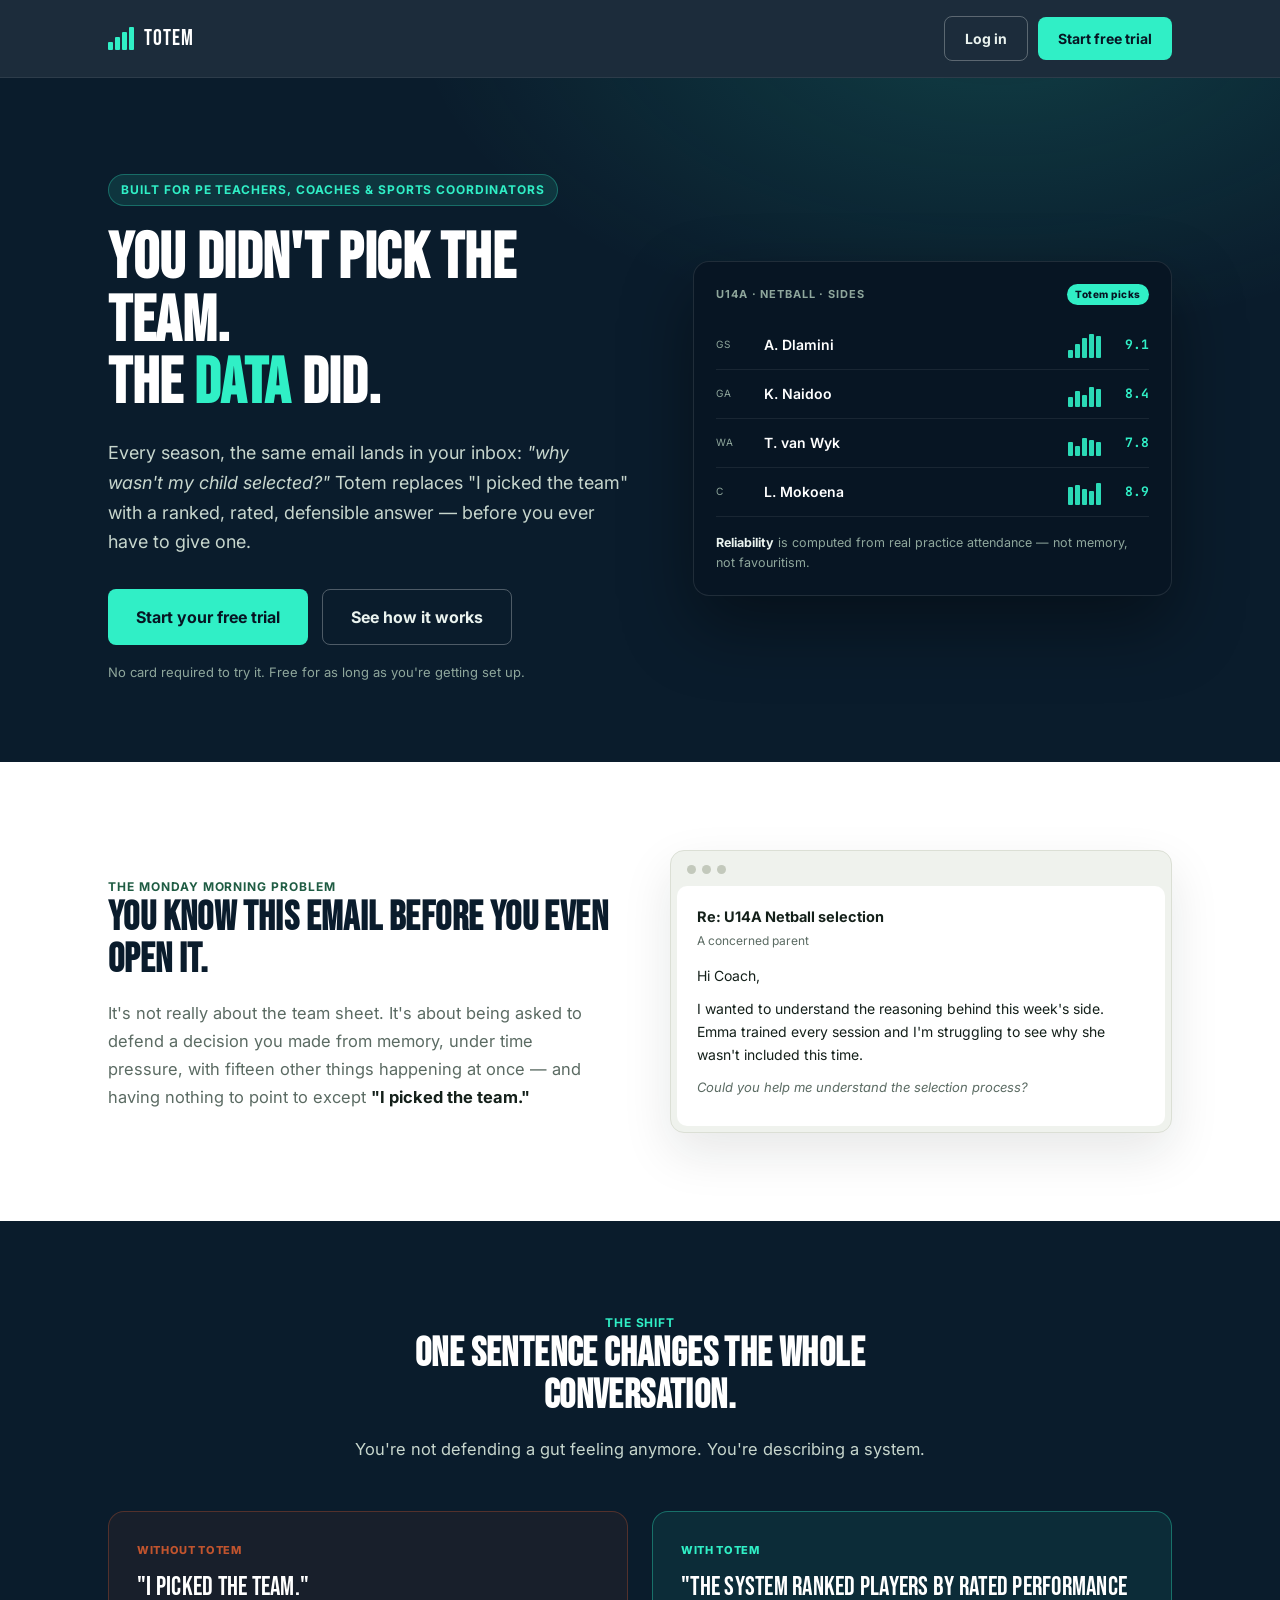
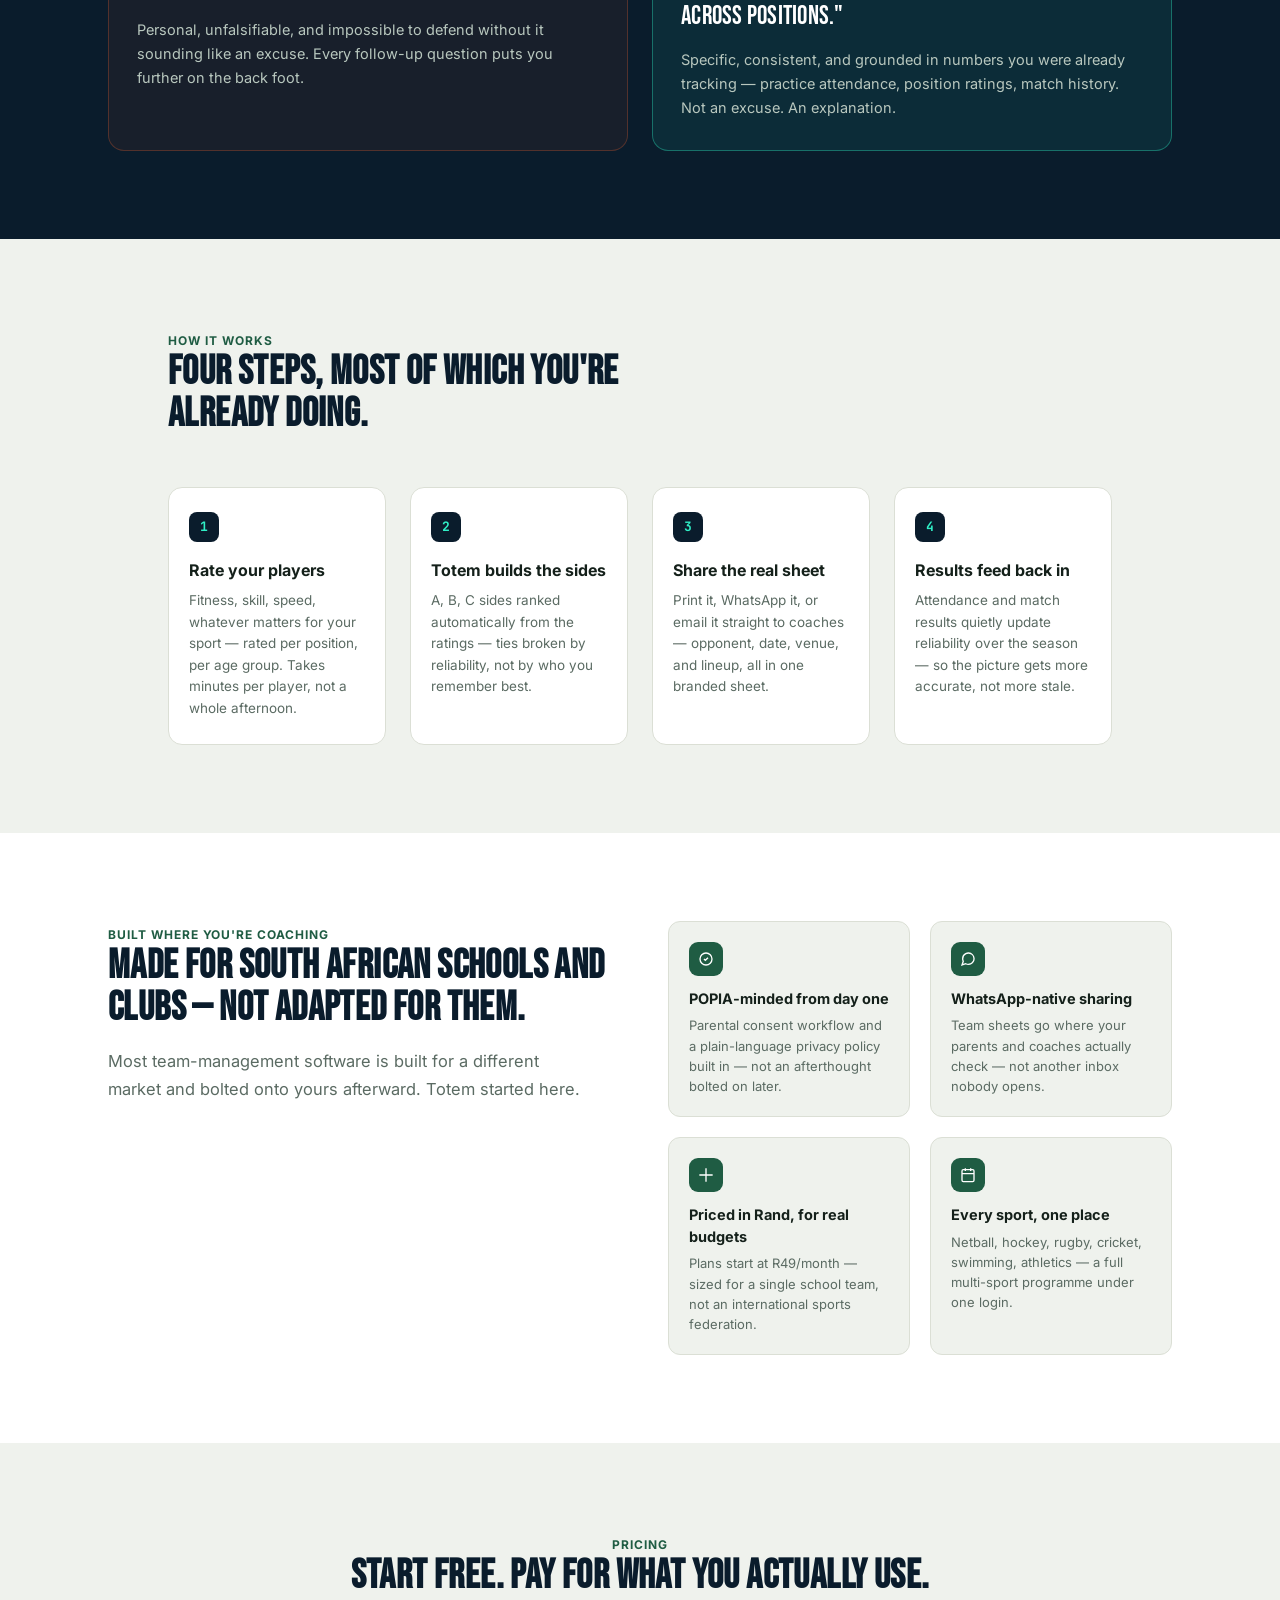
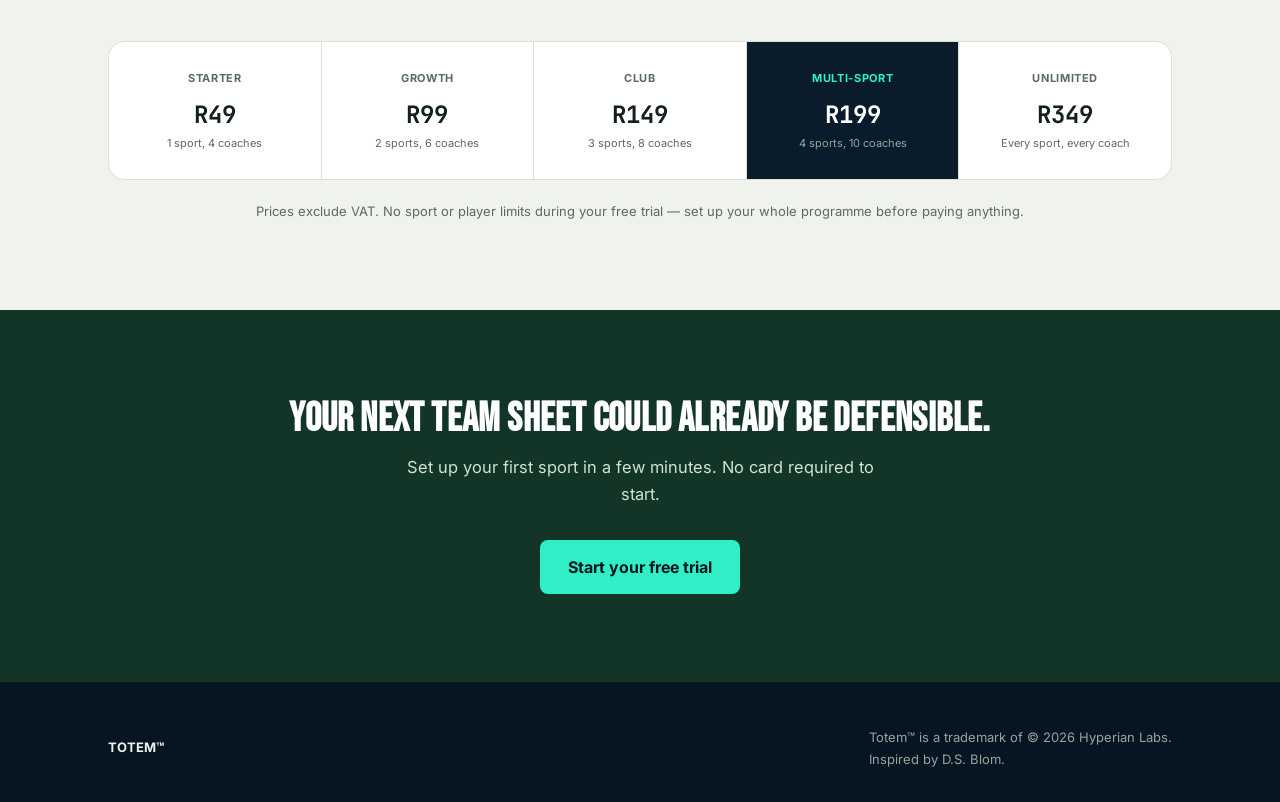
==== landing.html @ 09ba62bd "Add files via upload" ====
<!DOCTYPE html>
<html lang="en">
<head>
<meta charset="UTF-8">
<meta name="viewport" content="width=device-width, initial-scale=1.0">
<title>Totem™ — Team selection you can actually defend</title>
<meta name="description" content="Totem replaces 'I picked the team' with a ranked, rated, defensible answer. Multi-sport team selection and management for schools and clubs, built in South Africa.">
<link rel="icon" type="image/png" sizes="32x32" href="favicon-32.png">
<link rel="preconnect" href="https://fonts.googleapis.com">
<link href="https://fonts.googleapis.com/css2?family=Bebas+Neue&family=Inter:wght@400;500;600;700;800&family=JetBrains+Mono:wght@500;700&display=swap" rel="stylesheet">
<style>
  :root{
    --navy:#0A1C2C;
    --navy-deep:#071523;
    --mint:#30EFC6;
    --pitch:#1F5C43;
    --pitch-deep:#123527;
    --gold:#E3A62F;
    --clay:#C1542E;
    --chalk:#EFF2ED;
    --ink:#14201A;
    --slate:#5B6B63;
    --line:#DBDFD5;
    --panel:#FFFFFF;
  }
  *{box-sizing:border-box; margin:0; padding:0;}
  html{scroll-behavior:smooth;}
  body{
    background:var(--chalk); color:var(--ink); font-family:'Inter',sans-serif;
    -webkit-font-smoothing:antialiased; line-height:1.5;
  }
  .display{font-family:'Bebas Neue',sans-serif; letter-spacing:0.02em;}
  .mono{font-family:'JetBrains Mono',monospace;}
  a{color:inherit;}
  img,svg{display:block; max-width:100%;}
  .wrap{max-width:1120px; margin:0 auto; padding:0 28px;}
  section{padding:88px 0;}
  @media (max-width:700px){ section{padding:56px 0;} .wrap{padding:0 20px;} }

  /* ---------- nav ---------- */
  header.nav{
    position:sticky; top:0; z-index:50; background:rgba(10,28,44,0.92); backdrop-filter:blur(8px);
    border-bottom:1px solid rgba(255,255,255,0.08);
  }
  .nav-row{display:flex; align-items:center; justify-content:space-between; padding:16px 28px; max-width:1120px; margin:0 auto;}
  .nav-brand{display:flex; align-items:center; gap:10px; color:#fff; text-decoration:none;}
  .nav-mark{display:flex; gap:2px; align-items:flex-end;}
  .nav-mark span{width:5px; border-radius:1px; background:var(--mint);}
  .nav-brand .word{font-family:'Bebas Neue',sans-serif; font-size:22px; letter-spacing:0.04em; color:#fff;}
  .nav-actions{display:flex; gap:10px; align-items:center;}
  .btn{
    display:inline-flex; align-items:center; justify-content:center; gap:6px;
    border:none; border-radius:8px; padding:11px 20px; font-weight:700; font-size:14px;
    cursor:pointer; font-family:'Inter',sans-serif; text-decoration:none; transition:transform .1s ease, filter .15s ease, background .15s ease;
  }
  .btn:active{transform:scale(0.97);}
  .btn-mint{background:var(--mint); color:var(--navy-deep);}
  .btn-mint:hover{filter:brightness(1.06);}
  .btn-ghost-light{background:transparent; color:#EAF3EF; border:1px solid rgba(255,255,255,0.28);}
  .btn-ghost-light:hover{background:rgba(255,255,255,0.08);}
  .btn-pitch{background:var(--pitch); color:#fff;}
  .btn-pitch:hover{filter:brightness(1.08);}
  .btn-lg{padding:15px 28px; font-size:16px;}

  /* ---------- hero ---------- */
  .hero{
    background:radial-gradient(ellipse 900px 500px at 78% -10%, rgba(48,239,198,0.16), transparent 65%), var(--navy);
    color:#fff; padding:96px 0 80px; position:relative; overflow:hidden;
  }
  .hero .wrap{display:grid; grid-template-columns:1.05fr 0.95fr; gap:56px; align-items:center;}
  @media (max-width:900px){ .hero .wrap{grid-template-columns:1fr; gap:48px;} .hero{padding:56px 0 48px;} }
  .eyebrow{
    display:inline-block; font-size:12px; font-weight:700; letter-spacing:0.08em; text-transform:uppercase;
    color:var(--mint); background:rgba(48,239,198,0.12); border:1px solid rgba(48,239,198,0.3);
    padding:6px 12px; border-radius:999px; margin-bottom:22px;
  }
  .hero h1{
    font-family:'Bebas Neue',sans-serif; font-size:clamp(38px,5.2vw,64px); line-height:0.98; letter-spacing:0.01em;
    margin-bottom:22px;
  }
  .hero h1 .accent{color:var(--mint);}
  .hero p.lede{font-size:18px; color:#C7D6CD; max-width:520px; margin-bottom:32px; line-height:1.65;}
  .hero-ctas{display:flex; gap:14px; flex-wrap:wrap; margin-bottom:18px;}
  .hero-note{font-size:13px; color:#8FA79C;}

  /* signature visual: rating-justified roster card */
  .proof-card{
    background:var(--navy-deep); border:1px solid rgba(255,255,255,0.1); border-radius:16px;
    padding:22px; box-shadow:0 30px 70px rgba(0,0,0,0.4);
  }
  .proof-card .pc-head{display:flex; justify-content:space-between; align-items:center; margin-bottom:16px;}
  .proof-card .pc-title{font-size:11px; text-transform:uppercase; letter-spacing:0.08em; color:#8FA79C; font-weight:700;}
  .proof-card .pc-tag{font-size:10px; font-weight:800; letter-spacing:0.05em; color:var(--navy-deep); background:var(--mint); padding:3px 8px; border-radius:999px;}
  .roster-row{
    display:flex; align-items:center; gap:14px; padding:11px 0; border-bottom:1px solid rgba(255,255,255,0.07);
  }
  .roster-row:last-child{border-bottom:none;}
  .roster-row .r-name{flex:1; font-weight:600; font-size:14px; color:#fff;}
  .roster-row .r-pos{font-size:10px; color:#8FA79C; text-transform:uppercase; letter-spacing:0.04em; width:34px; flex-shrink:0;}
  .r-blocks{display:flex; gap:2px; align-items:flex-end; height:26px;}
  .r-blocks span{width:5px; border-radius:1px; background:var(--mint); opacity:0.9;}
  .r-score{font-family:'JetBrains Mono',monospace; font-weight:700; color:var(--mint); font-size:13px; width:34px; text-align:right; flex-shrink:0;}
  .proof-caption{margin-top:16px; font-size:12.5px; color:#8FA79C; line-height:1.6;}
  .proof-caption strong{color:#EAF3EF;}

  /* ---------- problem ---------- */
  .problem{background:var(--panel);}
  .problem .wrap{display:grid; grid-template-columns:1fr 1fr; gap:60px; align-items:center;}
  @media (max-width:860px){ .problem .wrap{grid-template-columns:1fr;} }
  .section-eyebrow{font-size:12px; font-weight:700; letter-spacing:0.08em; text-transform:uppercase; color:var(--pitch); margin-bottom:12px;}
  h2{font-family:'Bebas Neue',sans-serif; font-size:clamp(28px,3.4vw,40px); letter-spacing:0.01em; line-height:1.05; margin-bottom:18px; color:var(--navy);}
  .lead-text{font-size:16.5px; color:var(--slate); line-height:1.7; max-width:480px;}
  .lead-text strong{color:var(--ink);}

  .inbox-mock{
    background:var(--chalk); border:1px solid var(--line); border-radius:14px; padding:4px; box-shadow:0 20px 50px rgba(20,32,26,0.1);
  }
  .inbox-mock .im-bar{display:flex; gap:6px; padding:10px 12px;}
  .inbox-mock .im-bar span{width:9px; height:9px; border-radius:50%; background:var(--line-strong,#C3C9BC);}
  .inbox-mail{background:var(--panel); border-radius:10px; padding:20px 20px 18px; margin:2px;}
  .inbox-mail .im-subject{font-weight:700; font-size:14.5px; margin-bottom:4px; color:var(--ink);}
  .inbox-mail .im-from{font-size:12px; color:var(--slate); margin-bottom:14px;}
  .inbox-mail .im-body{font-size:14px; color:var(--ink); line-height:1.65;}
  .inbox-mail .im-body p{margin-bottom:10px;}
  .inbox-mail .im-sign{font-style:italic; color:var(--slate); font-size:13px;}

  /* ---------- reframe ---------- */
  .reframe{background:var(--navy);}
  .reframe .head{text-align:center; max-width:640px; margin:0 auto 48px;}
  .reframe .section-eyebrow{color:var(--mint);}
  .reframe h2{color:#fff;}
  .reframe .head p{color:#C7D6CD; font-size:16.5px; line-height:1.7;}
  .compare{display:grid; grid-template-columns:1fr 1fr; gap:24px;}
  @media (max-width:760px){ .compare{grid-template-columns:1fr;} }
  .compare-card{border-radius:16px; padding:30px 28px;}
  .compare-card.bad{background:rgba(193,84,46,0.08); border:1px solid rgba(193,84,46,0.35);}
  .compare-card.good{background:rgba(48,239,198,0.08); border:1px solid rgba(48,239,198,0.35);}
  .compare-tag{font-size:11px; font-weight:800; text-transform:uppercase; letter-spacing:0.06em; margin-bottom:14px;}
  .compare-card.bad .compare-tag{color:var(--clay);}
  .compare-card.good .compare-tag{color:var(--mint);}
  .compare-quote{font-family:'Bebas Neue',sans-serif; font-size:26px; letter-spacing:0.01em; line-height:1.15; color:#fff; margin-bottom:16px;}
  .compare-card p.expl{font-size:14.5px; color:#B8C7BE; line-height:1.65;}

  /* ---------- how it works ---------- */
  .how .wrap{max-width:1000px;}
  .how .head{max-width:560px; margin-bottom:52px;}
  .steps{display:grid; grid-template-columns:repeat(4,1fr); gap:24px;}
  @media (max-width:860px){ .steps{grid-template-columns:1fr 1fr;} }
  @media (max-width:520px){ .steps{grid-template-columns:1fr;} }
  .step{background:var(--panel); border:1px solid var(--line); border-radius:14px; padding:24px 20px;}
  .step .s-num{font-family:'JetBrains Mono',monospace; font-weight:700; color:var(--mint); background:var(--navy); display:inline-flex; align-items:center; justify-content:center; width:30px; height:30px; border-radius:8px; font-size:13px; margin-bottom:16px;}
  .step h3{font-size:16px; font-weight:700; margin-bottom:8px; color:var(--ink);}
  .step p{font-size:13.5px; color:var(--slate); line-height:1.6;}

  /* ---------- built for ---------- */
  .builtfor{background:var(--panel);}
  .builtfor .wrap{display:grid; grid-template-columns:1fr 1fr; gap:56px; align-items:start;}
  @media (max-width:860px){ .builtfor .wrap{grid-template-columns:1fr;} }
  .trust-grid{display:grid; grid-template-columns:1fr 1fr; gap:20px;}
  @media (max-width:520px){ .trust-grid{grid-template-columns:1fr;} }
  .trust-item{background:var(--chalk); border:1px solid var(--line); border-radius:12px; padding:20px;}
  .trust-item .t-icon{width:34px; height:34px; border-radius:9px; background:var(--pitch); display:flex; align-items:center; justify-content:center; margin-bottom:12px; color:#fff;}
  .trust-item h3{font-size:14.5px; font-weight:700; margin-bottom:6px;}
  .trust-item p{font-size:13px; color:var(--slate); line-height:1.55;}

  /* ---------- pricing teaser ---------- */
  .pricing{background:var(--chalk);}
  .pricing .head{text-align:center; max-width:600px; margin:0 auto 44px;}
  .price-strip{
    display:flex; justify-content:center; align-items:flex-end; gap:0; flex-wrap:wrap;
    background:var(--panel); border:1px solid var(--line); border-radius:16px; overflow:hidden;
  }
  .price-cell{
    flex:1; min-width:150px; text-align:center; padding:28px 16px; border-right:1px solid var(--line);
  }
  .price-cell:last-child{border-right:none;}
  .price-cell.featured{background:var(--navy); color:#fff;}
  .price-cell .p-name{font-size:11px; text-transform:uppercase; letter-spacing:0.06em; color:var(--slate); font-weight:700; margin-bottom:10px;}
  .price-cell.featured .p-name{color:var(--mint);}
  .price-cell .p-amount{font-family:'JetBrains Mono',monospace; font-size:24px; font-weight:700; color:var(--ink);}
  .price-cell.featured .p-amount{color:#fff;}
  .price-cell .p-sub{font-size:11px; color:var(--slate); margin-top:2px;}
  .price-cell.featured .p-sub{color:#8FA79C;}
  .pricing-note{text-align:center; font-size:13px; color:var(--slate); margin-top:22px;}

  /* ---------- final cta ---------- */
  .final-cta{background:var(--pitch-deep); color:#fff; text-align:center;}
  .final-cta h2{color:#fff; margin-bottom:14px;}
  .final-cta p{color:#CFE3D6; font-size:16.5px; max-width:480px; margin:0 auto 32px; line-height:1.65;}

  /* ---------- footer ---------- */
  footer{background:var(--navy-deep); color:#8FA79C; padding:44px 0 32px; font-size:13px;}
  footer .wrap{display:flex; justify-content:space-between; align-items:center; flex-wrap:wrap; gap:16px;}
  footer .f-brand{color:#EAF3EF; font-weight:700;}
  footer .f-legal{line-height:1.7;}
</style>
</head>
<body>

<header class="nav">
  <div class="nav-row">
    <a href="landing.html" class="nav-brand">
      <span class="nav-mark">
        <span style="height:8px;"></span><span style="height:13px;"></span><span style="height:18px;"></span><span style="height:23px;"></span>
      </span>
      <span class="word">TOTEM</span>
    </a>
    <div class="nav-actions">
      <a href="index.html" class="btn btn-ghost-light">Log in</a>
      <a href="index.html?mode=signup&amp;ref=landing" class="btn btn-mint">Start free trial</a>
    </div>
  </div>
</header>

<section class="hero">
  <div class="wrap">
    <div>
      <span class="eyebrow">Built for PE teachers, coaches &amp; sports coordinators</span>
      <h1>You didn't pick the team.<br>The <span class="accent">data</span> did.</h1>
      <p class="lede">Every season, the same email lands in your inbox: <em>"why wasn't my child selected?"</em> Totem replaces "I picked the team" with a ranked, rated, defensible answer — before you ever have to give one.</p>
      <div class="hero-ctas">
        <a href="index.html?mode=signup&amp;ref=landing" class="btn btn-mint btn-lg">Start your free trial</a>
        <a href="#how" class="btn btn-ghost-light btn-lg">See how it works</a>
      </div>
      <p class="hero-note">No card required to try it. Free for as long as you're getting set up.</p>
    </div>
    <div class="proof-card">
      <div class="pc-head">
        <span class="pc-title">U14A · Netball · Sides</span>
        <span class="pc-tag">Totem picks</span>
      </div>
      <div class="roster-row">
        <span class="r-pos">GS</span>
        <span class="r-name">A. Dlamini</span>
        <span class="r-blocks"><span style="height:8px;"></span><span style="height:14px;"></span><span style="height:20px;"></span><span style="height:24px;"></span><span style="height:22px;"></span></span>
        <span class="r-score">9.1</span>
      </div>
      <div class="roster-row">
        <span class="r-pos">GA</span>
        <span class="r-name">K. Naidoo</span>
        <span class="r-blocks"><span style="height:10px;"></span><span style="height:16px;"></span><span style="height:12px;"></span><span style="height:20px;"></span><span style="height:18px;"></span></span>
        <span class="r-score">8.4</span>
      </div>
      <div class="roster-row">
        <span class="r-pos">WA</span>
        <span class="r-name">T. van Wyk</span>
        <span class="r-blocks"><span style="height:14px;"></span><span style="height:10px;"></span><span style="height:18px;"></span><span style="height:16px;"></span><span style="height:14px;"></span></span>
        <span class="r-score">7.8</span>
      </div>
      <div class="roster-row">
        <span class="r-pos">C</span>
        <span class="r-name">L. Mokoena</span>
        <span class="r-blocks"><span style="height:18px;"></span><span style="height:20px;"></span><span style="height:16px;"></span><span style="height:14px;"></span><span style="height:22px;"></span></span>
        <span class="r-score">8.9</span>
      </div>
      <p class="proof-caption"><strong>Reliability</strong> is computed from real practice attendance — not memory, not favouritism.</p>
    </div>
  </div>
</section>

<section class="problem">
  <div class="wrap">
    <div>
      <span class="section-eyebrow">The Monday morning problem</span>
      <h2>You know this email before you even open it.</h2>
      <p class="lead-text">It's not really about the team sheet. It's about being asked to defend a decision you made from memory, under time pressure, with fifteen other things happening at once — and having nothing to point to except <strong>"I picked the team."</strong></p>
    </div>
    <div class="inbox-mock">
      <div class="im-bar"><span></span><span></span><span></span></div>
      <div class="inbox-mail">
        <div class="im-subject">Re: U14A Netball selection</div>
        <div class="im-from">A concerned parent</div>
        <div class="im-body">
          <p>Hi Coach,</p>
          <p>I wanted to understand the reasoning behind this week's side. Emma trained every session and I'm struggling to see why she wasn't included this time.</p>
          <p class="im-sign">Could you help me understand the selection process?</p>
        </div>
      </div>
    </div>
  </div>
</section>

<section class="reframe">
  <div class="wrap">
    <div class="head">
      <span class="section-eyebrow">The shift</span>
      <h2>One sentence changes the whole conversation.</h2>
      <p>You're not defending a gut feeling anymore. You're describing a system.</p>
    </div>
    <div class="compare">
      <div class="compare-card bad">
        <div class="compare-tag">Without Totem</div>
        <div class="compare-quote">"I picked the team."</div>
        <p class="expl">Personal, unfalsifiable, and impossible to defend without it sounding like an excuse. Every follow-up question puts you further on the back foot.</p>
      </div>
      <div class="compare-card good">
        <div class="compare-tag">With Totem</div>
        <div class="compare-quote">"The system ranked players by rated performance across positions."</div>
        <p class="expl">Specific, consistent, and grounded in numbers you were already tracking — practice attendance, position ratings, match history. Not an excuse. An explanation.</p>
      </div>
    </div>
  </div>
</section>

<section class="how" id="how">
  <div class="wrap">
    <div class="head">
      <span class="section-eyebrow">How it works</span>
      <h2>Four steps, most of which you're already doing.</h2>
    </div>
    <div class="steps">
      <div class="step">
        <div class="s-num">1</div>
        <h3>Rate your players</h3>
        <p>Fitness, skill, speed, whatever matters for your sport — rated per position, per age group. Takes minutes per player, not a whole afternoon.</p>
      </div>
      <div class="step">
        <div class="s-num">2</div>
        <h3>Totem builds the sides</h3>
        <p>A, B, C sides ranked automatically from the ratings — ties broken by reliability, not by who you remember best.</p>
      </div>
      <div class="step">
        <div class="s-num">3</div>
        <h3>Share the real sheet</h3>
        <p>Print it, WhatsApp it, or email it straight to coaches — opponent, date, venue, and lineup, all in one branded sheet.</p>
      </div>
      <div class="step">
        <div class="s-num">4</div>
        <h3>Results feed back in</h3>
        <p>Attendance and match results quietly update reliability over the season — so the picture gets more accurate, not more stale.</p>
      </div>
    </div>
  </div>
</section>

<section class="builtfor">
  <div class="wrap">
    <div>
      <span class="section-eyebrow">Built where you're coaching</span>
      <h2>Made for South African schools and clubs — not adapted for them.</h2>
      <p class="lead-text">Most team-management software is built for a different market and bolted onto yours afterward. Totem started here.</p>
    </div>
    <div class="trust-grid">
      <div class="trust-item">
        <div class="t-icon">
          <svg width="16" height="16" viewBox="0 0 24 24" fill="none" stroke="currentColor" stroke-width="2"><path d="M9 12l2 2 4-4"/><circle cx="12" cy="12" r="9"/></svg>
        </div>
        <h3>POPIA-minded from day one</h3>
        <p>Parental consent workflow and a plain-language privacy policy built in — not an afterthought bolted on later.</p>
      </div>
      <div class="trust-item">
        <div class="t-icon">
          <svg width="16" height="16" viewBox="0 0 24 24" fill="none" stroke="currentColor" stroke-width="2"><path d="M21 11.5a8.38 8.38 0 0 1-.9 3.8 8.5 8.5 0 0 1-7.6 4.7 8.38 8.38 0 0 1-3.8-.9L3 21l1.9-5.7a8.38 8.38 0 0 1-.9-3.8 8.5 8.5 0 0 1 4.7-7.6 8.38 8.38 0 0 1 3.8-.9h.5a8.48 8.48 0 0 1 8 8v.5z"/></svg>
        </div>
        <h3>WhatsApp-native sharing</h3>
        <p>Team sheets go where your parents and coaches actually check — not another inbox nobody opens.</p>
      </div>
      <div class="trust-item">
        <div class="t-icon">
          <svg width="16" height="16" viewBox="0 0 24 24" fill="none" stroke="currentColor" stroke-width="2"><path d="M12 2v20M2 12h20"/></svg>
        </div>
        <h3>Priced in Rand, for real budgets</h3>
        <p>Plans start at R49/month — sized for a single school team, not an international sports federation.</p>
      </div>
      <div class="trust-item">
        <div class="t-icon">
          <svg width="16" height="16" viewBox="0 0 24 24" fill="none" stroke="currentColor" stroke-width="2"><rect x="3" y="4" width="18" height="18" rx="2"/><path d="M16 2v4M8 2v4M3 10h18"/></svg>
        </div>
        <h3>Every sport, one place</h3>
        <p>Netball, hockey, rugby, cricket, swimming, athletics — a full multi-sport programme under one login.</p>
      </div>
    </div>
  </div>
</section>

<section class="pricing">
  <div class="wrap">
    <div class="head">
      <span class="section-eyebrow">Pricing</span>
      <h2>Start free. Pay for what you actually use.</h2>
    </div>
    <div class="price-strip">
      <div class="price-cell">
        <div class="p-name">Starter</div>
        <div class="p-amount">R49</div>
        <div class="p-sub">1 sport, 4 coaches</div>
      </div>
      <div class="price-cell">
        <div class="p-name">Growth</div>
        <div class="p-amount">R99</div>
        <div class="p-sub">2 sports, 6 coaches</div>
      </div>
      <div class="price-cell">
        <div class="p-name">Club</div>
        <div class="p-amount">R149</div>
        <div class="p-sub">3 sports, 8 coaches</div>
      </div>
      <div class="price-cell featured">
        <div class="p-name">Multi-Sport</div>
        <div class="p-amount">R199</div>
        <div class="p-sub">4 sports, 10 coaches</div>
      </div>
      <div class="price-cell">
        <div class="p-name">Unlimited</div>
        <div class="p-amount">R349</div>
        <div class="p-sub">Every sport, every coach</div>
      </div>
    </div>
    <p class="pricing-note">Prices exclude VAT. No sport or player limits during your free trial — set up your whole programme before paying anything.</p>
  </div>
</section>

<section class="final-cta">
  <div class="wrap">
    <h2>Your next team sheet could already be defensible.</h2>
    <p>Set up your first sport in a few minutes. No card required to start.</p>
    <a href="index.html?mode=signup&amp;ref=landing" class="btn btn-mint btn-lg">Start your free trial</a>
  </div>
</section>

<footer>
  <div class="wrap">
    <span class="f-brand">TOTEM™</span>
    <span class="f-legal">Totem™ is a trademark of © 2026 Hyperian Labs.<br>Inspired by D.S. Blom.</span>
  </div>
</footer>

</body>
</html>
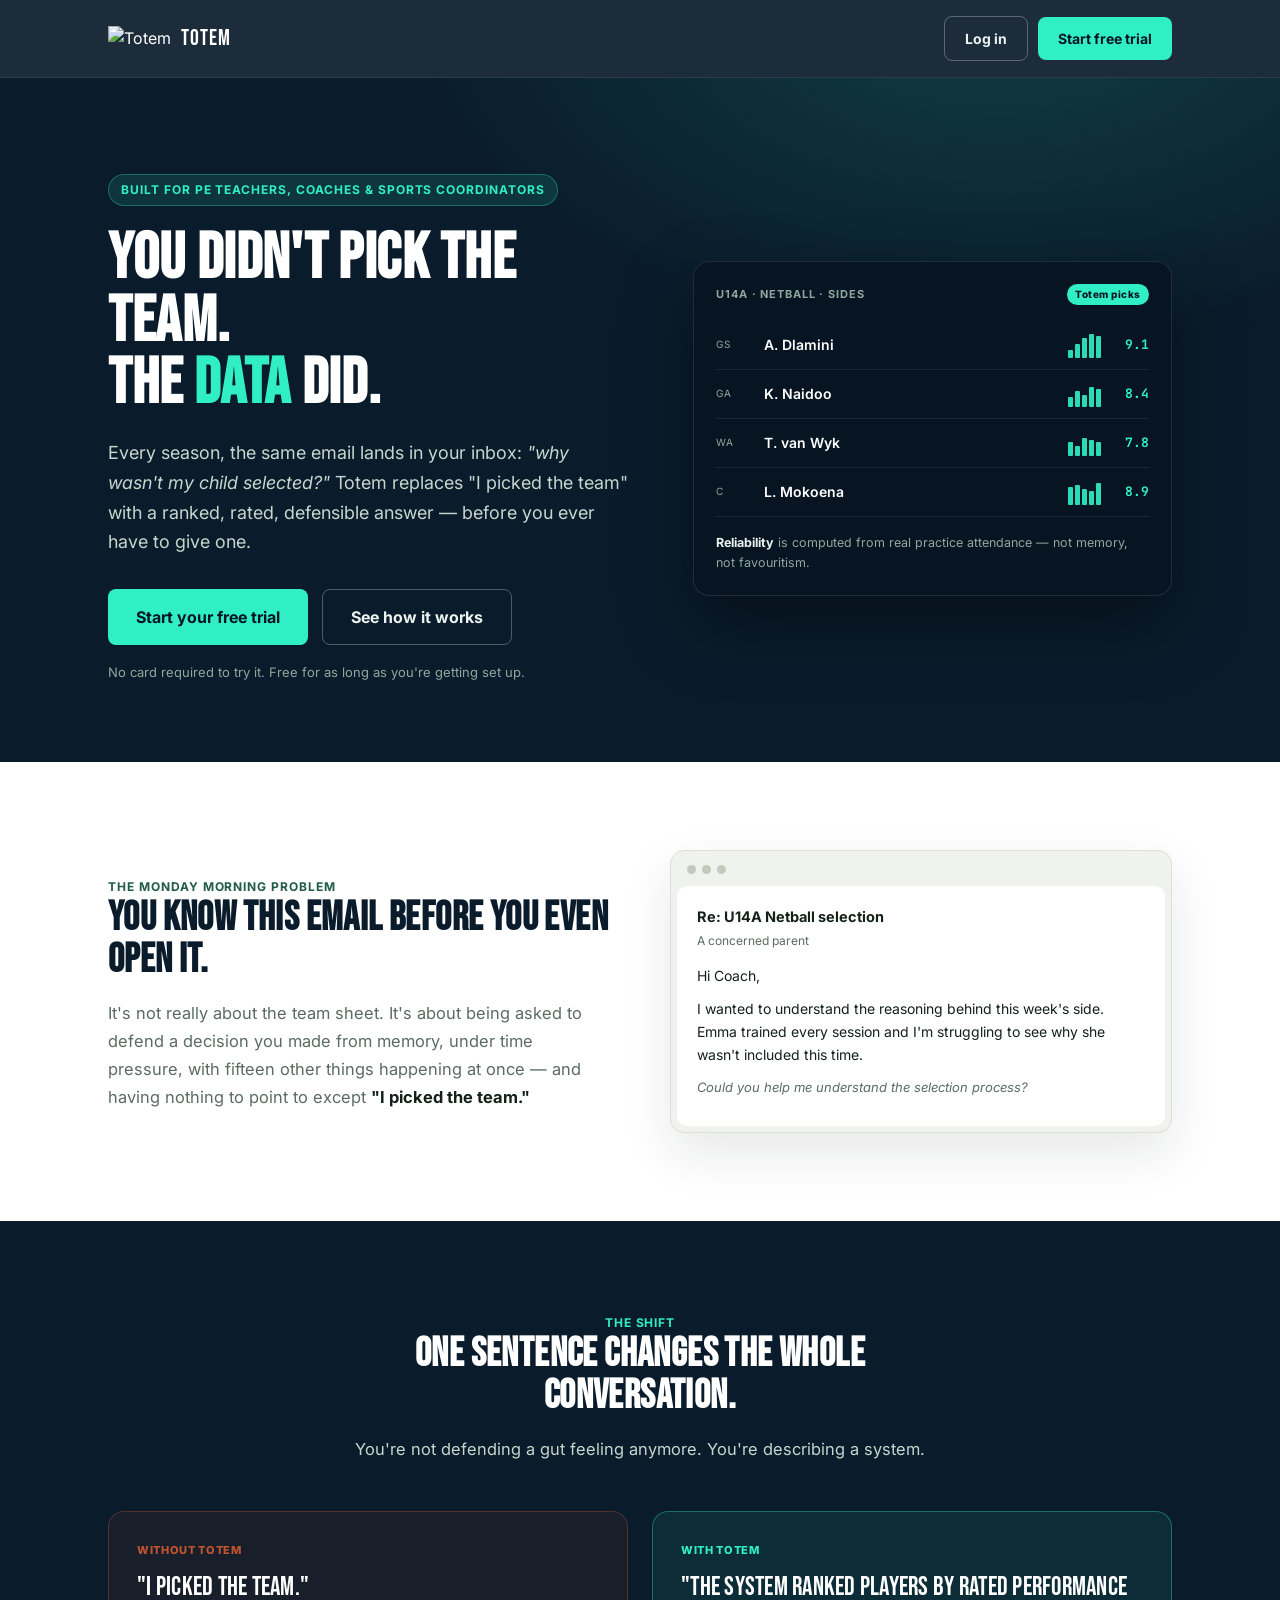
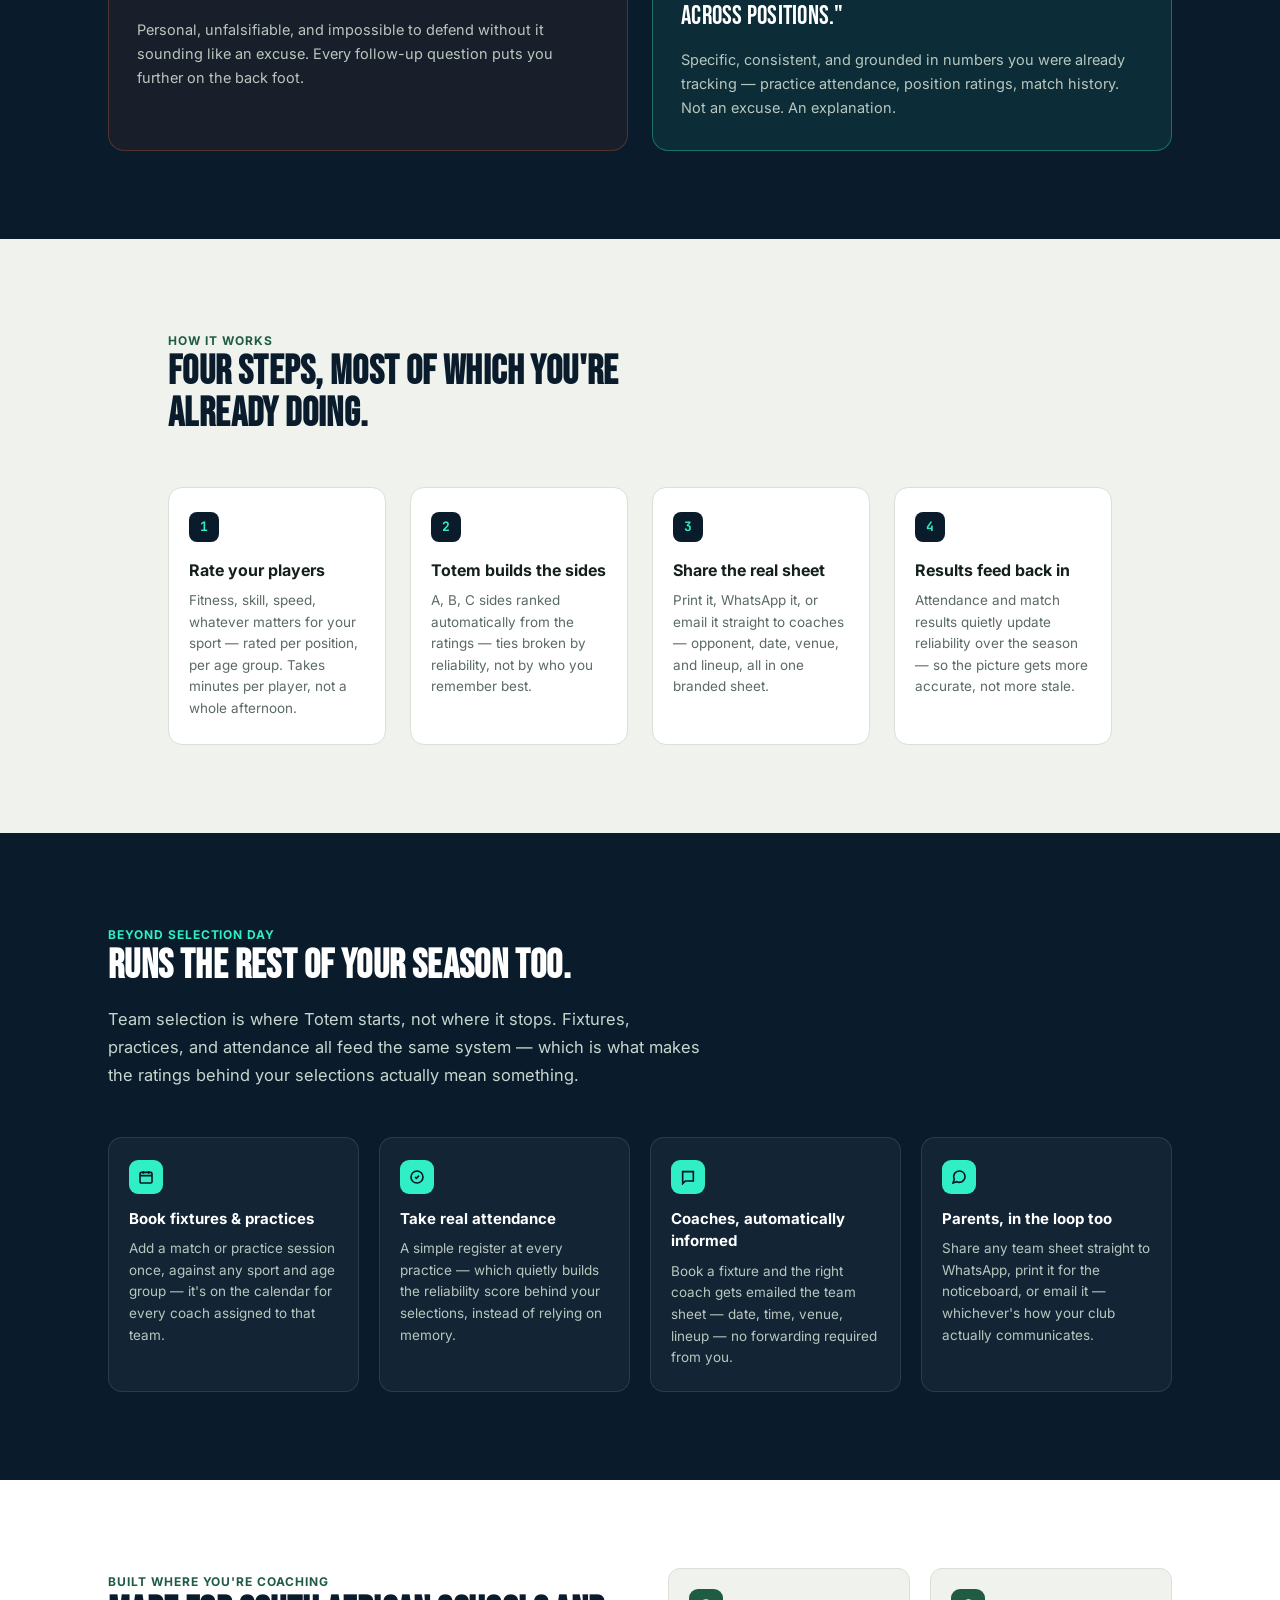
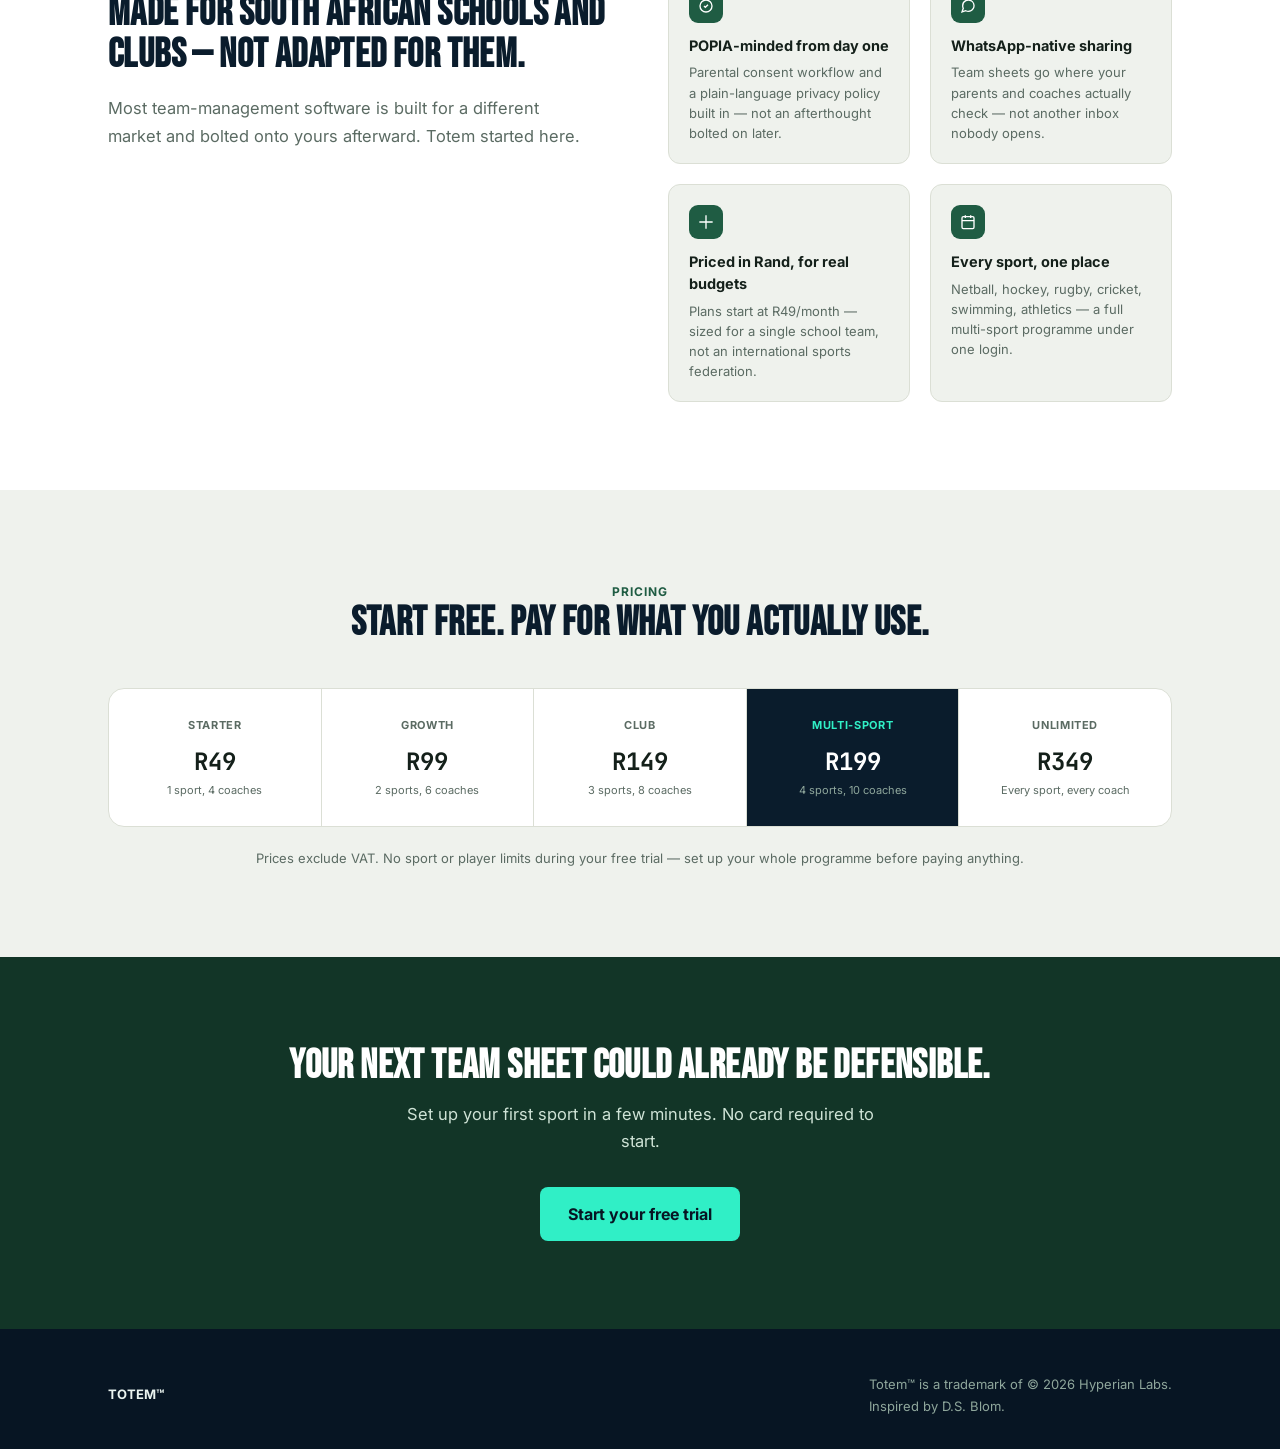
==== commit 99c6de77: "Add files via upload" ====
--- a/landing.html
+++ b/landing.html
@@ -44,8 +44,7 @@
   }
   .nav-row{display:flex; align-items:center; justify-content:space-between; padding:16px 28px; max-width:1120px; margin:0 auto;}
   .nav-brand{display:flex; align-items:center; gap:10px; color:#fff; text-decoration:none;}
-  .nav-mark{display:flex; gap:2px; align-items:flex-end;}
-  .nav-mark span{width:5px; border-radius:1px; background:var(--mint);}
+  .nav-logo-img{height:26px; width:auto;}
   .nav-brand .word{font-family:'Bebas Neue',sans-serif; font-size:22px; letter-spacing:0.04em; color:#fff;}
   .nav-actions{display:flex; gap:10px; align-items:center;}
   .btn{
@@ -152,6 +151,20 @@
   .step h3{font-size:16px; font-weight:700; margin-bottom:8px; color:var(--ink);}
   .step p{font-size:13.5px; color:var(--slate); line-height:1.6;}
 
+  /* ---------- season management ---------- */
+  .season{background:var(--navy);}
+  .season .head{max-width:600px; margin-bottom:48px;}
+  .season .section-eyebrow{color:var(--mint);}
+  .season h2{color:#fff;}
+  .season .head p{color:#C7D6CD; font-size:16.5px; line-height:1.7;}
+  .season-grid{display:grid; grid-template-columns:repeat(4,1fr); gap:20px;}
+  @media (max-width:860px){ .season-grid{grid-template-columns:1fr 1fr;} }
+  @media (max-width:520px){ .season-grid{grid-template-columns:1fr;} }
+  .season-item{background:rgba(255,255,255,0.04); border:1px solid rgba(255,255,255,0.1); border-radius:14px; padding:22px 20px;}
+  .season-item .si-icon{width:34px; height:34px; border-radius:9px; background:var(--mint); display:flex; align-items:center; justify-content:center; margin-bottom:14px; color:var(--navy-deep);}
+  .season-item h3{font-size:15px; font-weight:700; margin-bottom:8px; color:#fff;}
+  .season-item p{font-size:13.5px; color:#B8C7BE; line-height:1.6;}
+
   /* ---------- built for ---------- */
   .builtfor{background:var(--panel);}
   .builtfor .wrap{display:grid; grid-template-columns:1fr 1fr; gap:56px; align-items:start;}
@@ -200,9 +213,7 @@
 <header class="nav">
   <div class="nav-row">
     <a href="landing.html" class="nav-brand">
-      <span class="nav-mark">
-        <span style="height:8px;"></span><span style="height:13px;"></span><span style="height:18px;"></span><span style="height:23px;"></span>
-      </span>
+      <img src="totem-icon-white.png" alt="Totem" class="nav-logo-img">
       <span class="word">TOTEM</span>
     </a>
     <div class="nav-actions">
@@ -333,6 +344,46 @@
   </div>
 </section>
 
+<section class="season">
+  <div class="wrap">
+    <div class="head">
+      <span class="section-eyebrow">Beyond selection day</span>
+      <h2>Runs the rest of your season too.</h2>
+      <p>Team selection is where Totem starts, not where it stops. Fixtures, practices, and attendance all feed the same system — which is what makes the ratings behind your selections actually mean something.</p>
+    </div>
+    <div class="season-grid">
+      <div class="season-item">
+        <div class="si-icon">
+          <svg width="16" height="16" viewBox="0 0 24 24" fill="none" stroke="currentColor" stroke-width="2.4"><rect x="3" y="5" width="18" height="16" rx="2"/><path d="M8 3v4M16 3v4M3 10h18"/></svg>
+        </div>
+        <h3>Book fixtures &amp; practices</h3>
+        <p>Add a match or practice session once, against any sport and age group — it's on the calendar for every coach assigned to that team.</p>
+      </div>
+      <div class="season-item">
+        <div class="si-icon">
+          <svg width="16" height="16" viewBox="0 0 24 24" fill="none" stroke="currentColor" stroke-width="2.4"><path d="M9 12l2 2 4-4"/><circle cx="12" cy="12" r="9"/></svg>
+        </div>
+        <h3>Take real attendance</h3>
+        <p>A simple register at every practice — which quietly builds the reliability score behind your selections, instead of relying on memory.</p>
+      </div>
+      <div class="season-item">
+        <div class="si-icon">
+          <svg width="16" height="16" viewBox="0 0 24 24" fill="none" stroke="currentColor" stroke-width="2.4"><path d="M4 4h16v14H8l-4 4V4z"/></svg>
+        </div>
+        <h3>Coaches, automatically informed</h3>
+        <p>Book a fixture and the right coach gets emailed the team sheet — date, time, venue, lineup — no forwarding required from you.</p>
+      </div>
+      <div class="season-item">
+        <div class="si-icon">
+          <svg width="16" height="16" viewBox="0 0 24 24" fill="none" stroke="currentColor" stroke-width="2.4"><path d="M21 11.5a8.38 8.38 0 0 1-.9 3.8 8.5 8.5 0 0 1-7.6 4.7 8.38 8.38 0 0 1-3.8-.9L3 21l1.9-5.7a8.38 8.38 0 0 1-.9-3.8 8.5 8.5 0 0 1 4.7-7.6 8.38 8.38 0 0 1 3.8-.9h.5a8.48 8.48 0 0 1 8 8v.5z"/></svg>
+        </div>
+        <h3>Parents, in the loop too</h3>
+        <p>Share any team sheet straight to WhatsApp, print it for the noticeboard, or email it — whichever's how your club actually communicates.</p>
+      </div>
+    </div>
+  </div>
+</section>
+
 <section class="builtfor">
   <div class="wrap">
     <div>
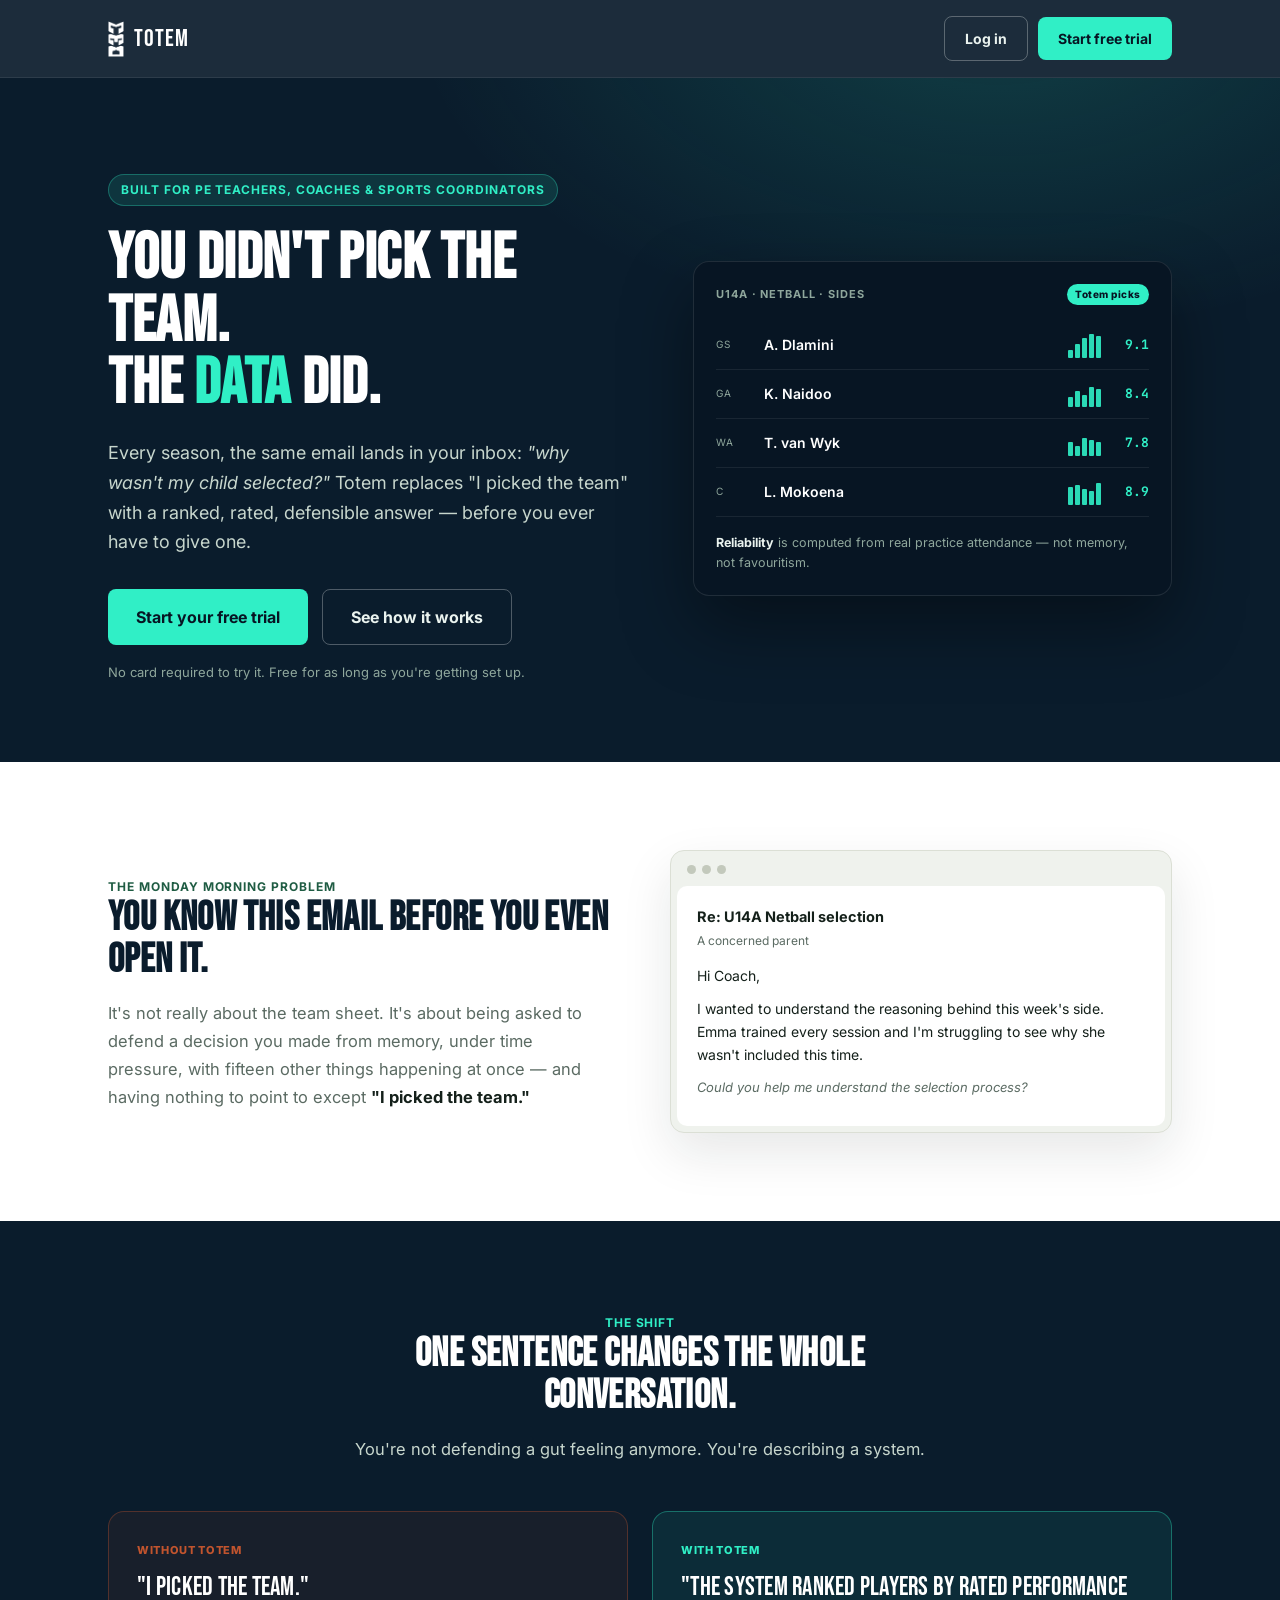
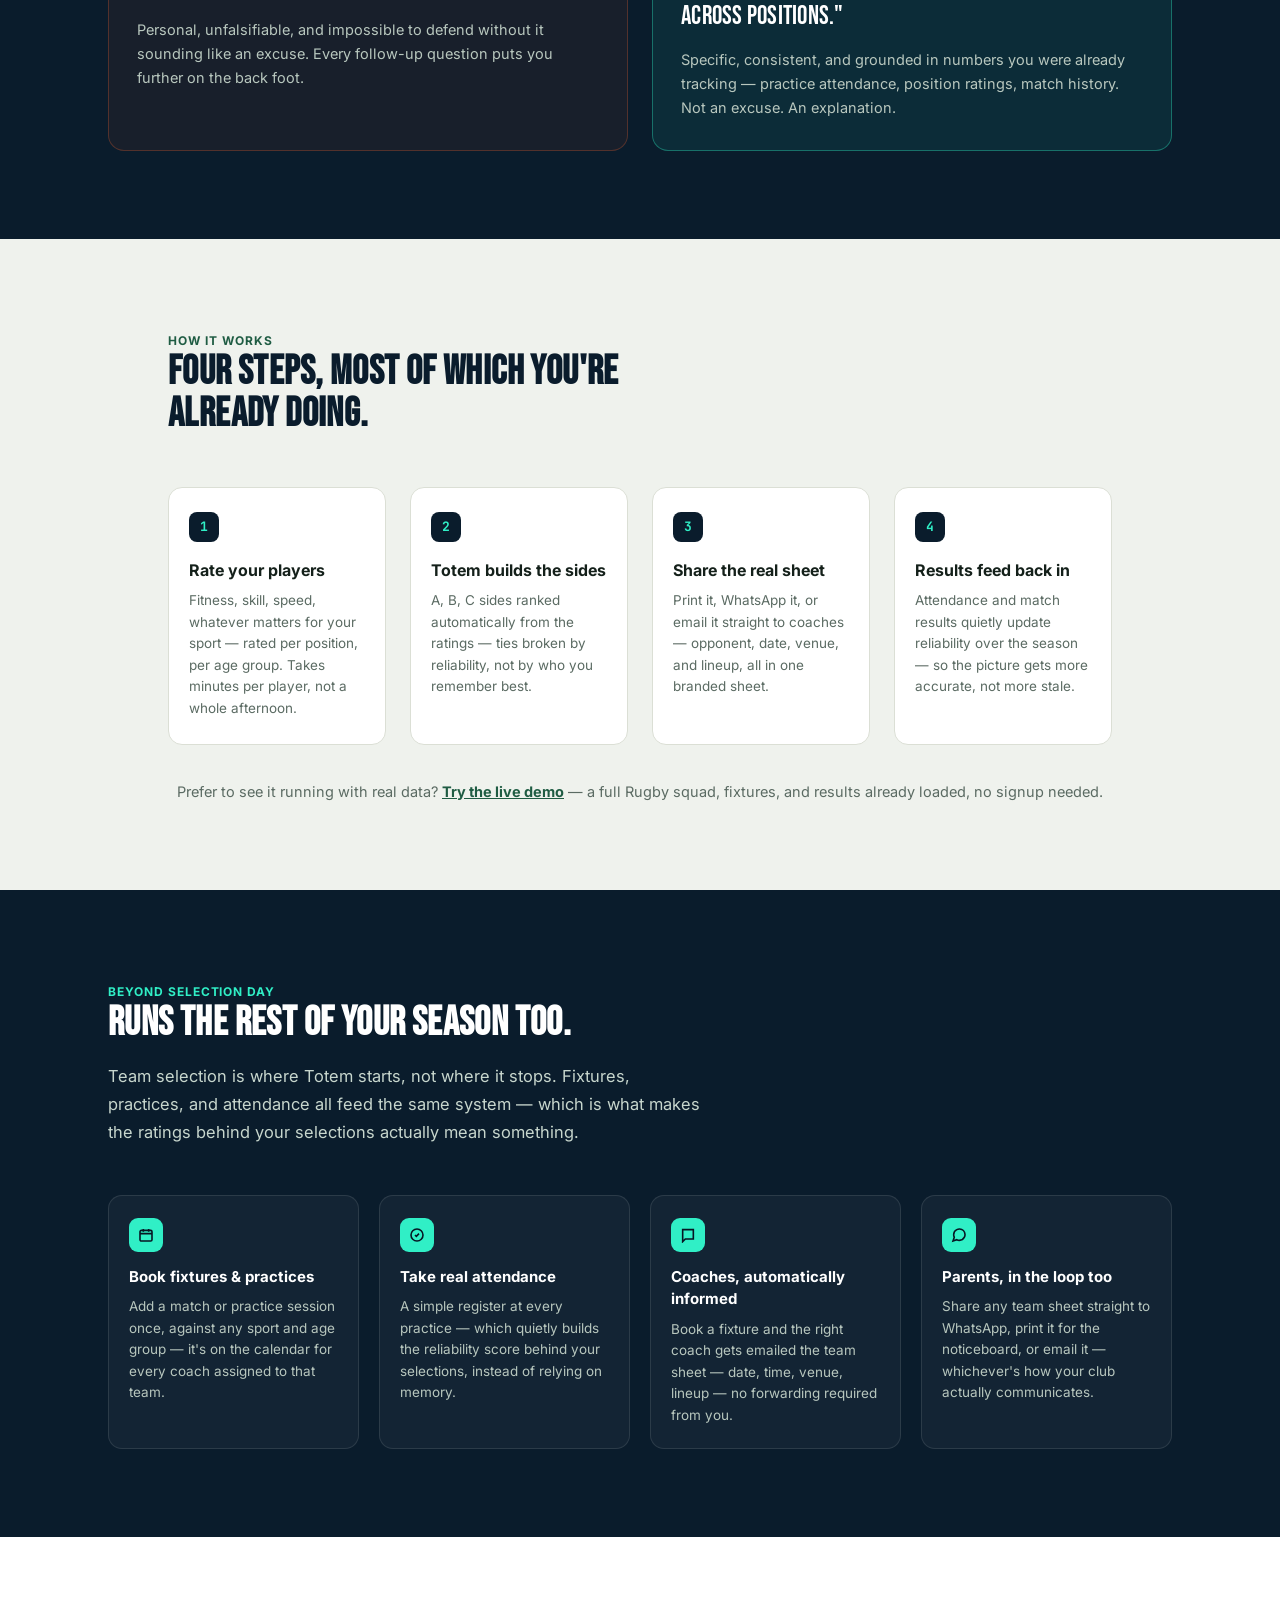
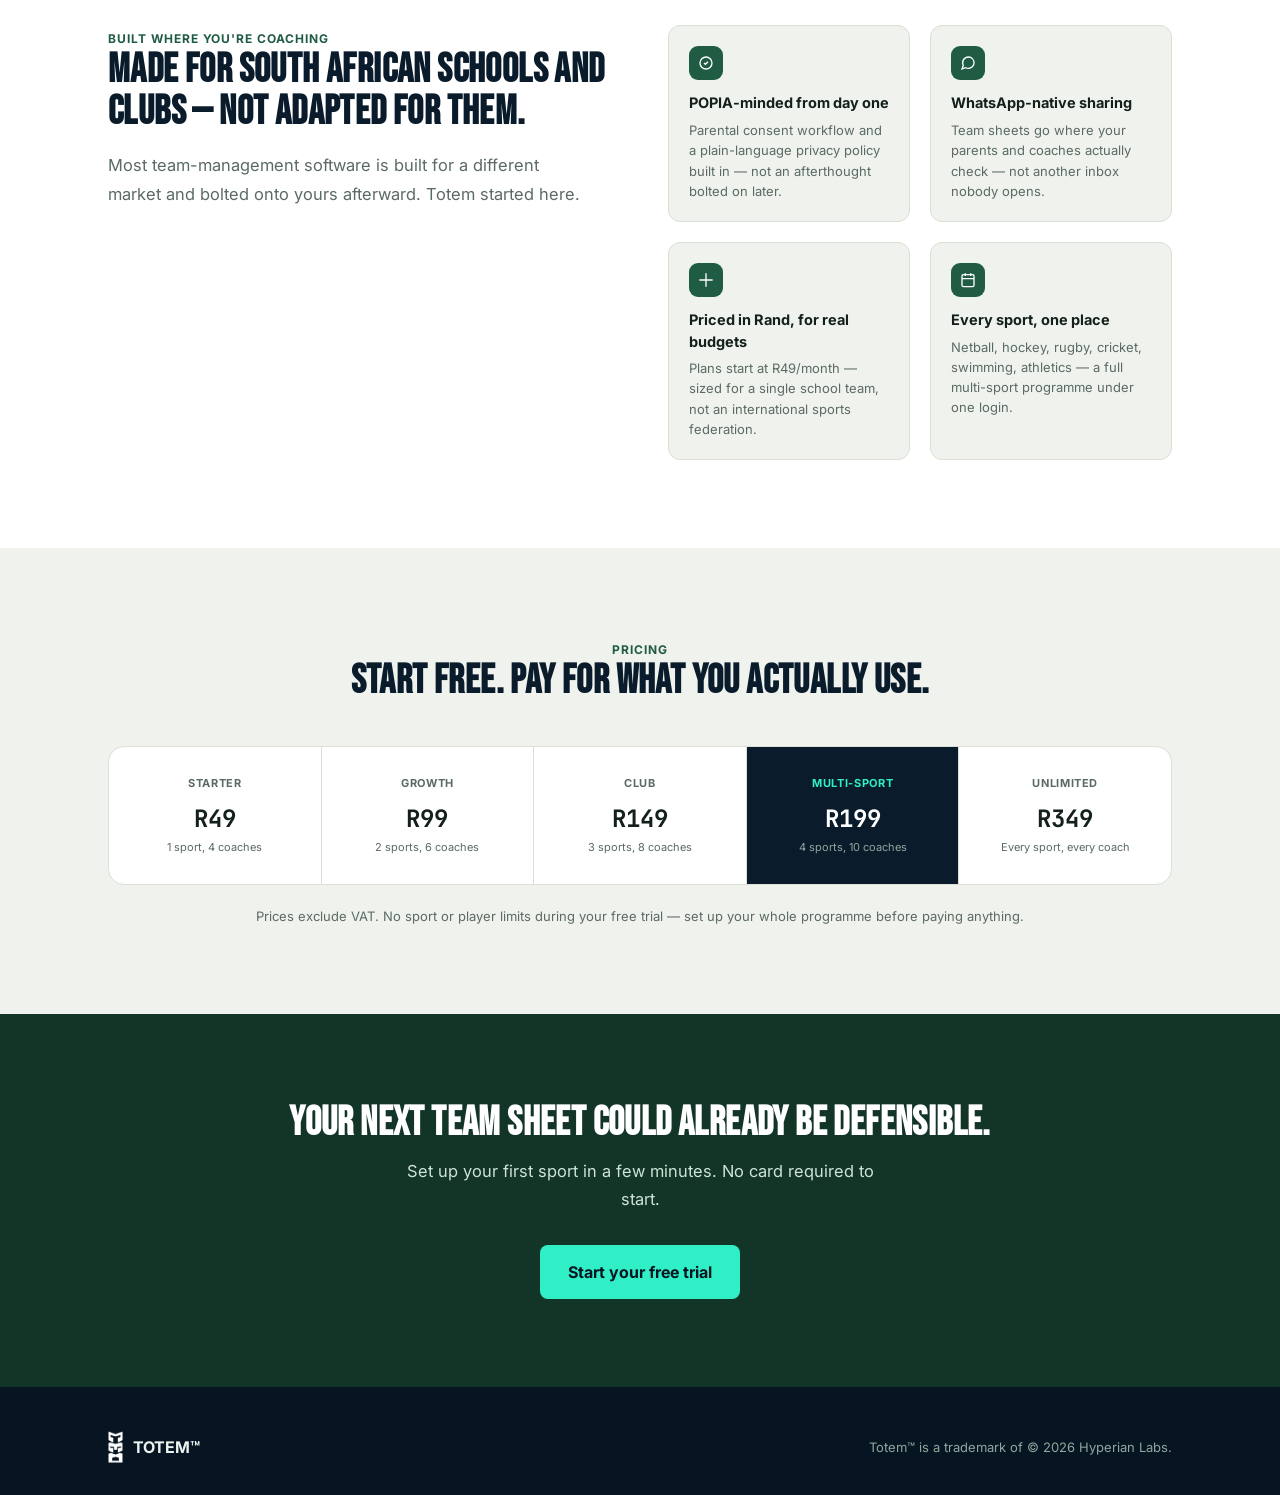
==== commit a0e92176: "Add files via upload" ====
--- a/landing.html
+++ b/landing.html
@@ -44,8 +44,8 @@
   }
   .nav-row{display:flex; align-items:center; justify-content:space-between; padding:16px 28px; max-width:1120px; margin:0 auto;}
   .nav-brand{display:flex; align-items:center; gap:10px; color:#fff; text-decoration:none;}
-  .nav-logo-img{height:26px; width:auto;}
-  .nav-brand .word{font-family:'Bebas Neue',sans-serif; font-size:22px; letter-spacing:0.04em; color:#fff;}
+  .nav-logo-img{height:36px; width:auto;}
+  .nav-brand .word{font-family:'Bebas Neue',sans-serif; font-size:24px; letter-spacing:0.04em; color:#fff;}
   .nav-actions{display:flex; gap:10px; align-items:center;}
   .btn{
     display:inline-flex; align-items:center; justify-content:center; gap:6px;
@@ -204,7 +204,8 @@
   /* ---------- footer ---------- */
   footer{background:var(--navy-deep); color:#8FA79C; padding:44px 0 32px; font-size:13px;}
   footer .wrap{display:flex; justify-content:space-between; align-items:center; flex-wrap:wrap; gap:16px;}
-  footer .f-brand{color:#EAF3EF; font-weight:700;}
+  footer .f-brand{color:#EAF3EF; font-weight:700; display:flex; align-items:center; gap:10px; font-size:16px;}
+  .footer-logo-img{height:32px; width:auto;}
   footer .f-legal{line-height:1.7;}
 </style>
 </head>
@@ -213,7 +214,7 @@
 <header class="nav">
   <div class="nav-row">
     <a href="landing.html" class="nav-brand">
-      <img src="totem-icon-white.png" alt="Totem" class="nav-logo-img">
+      <img src="[data-uri]" alt="Totem" class="nav-logo-img">
       <span class="word">TOTEM</span>
     </a>
     <div class="nav-actions">
@@ -341,6 +342,9 @@
         <p>Attendance and match results quietly update reliability over the season — so the picture gets more accurate, not more stale.</p>
       </div>
     </div>
+    <p style="text-align:center; margin-top:36px; font-size:14.5px; color:var(--slate);">
+      Prefer to see it running with real data? <a href="demo.html" style="color:var(--pitch); font-weight:700; text-decoration:underline;">Try the live demo</a> — a full Rugby squad, fixtures, and results already loaded, no signup needed.
+    </p>
   </div>
 </section>
 
@@ -471,10 +475,16 @@
 
 <footer>
   <div class="wrap">
-    <span class="f-brand">TOTEM™</span>
-    <span class="f-legal">Totem™ is a trademark of © 2026 Hyperian Labs.<br>Inspired by D.S. Blom.</span>
+    <span class="f-brand">
+      <img src="" alt="Totem" class="footer-logo-img" id="footerLogoImg">
+      <span>TOTEM™</span>
+    </span>
+    <span class="f-legal">Totem™ is a trademark of © 2026 Hyperian Labs.</span>
   </div>
 </footer>
+<script>
+  document.getElementById("footerLogoImg").src = document.querySelector(".nav-logo-img").src;
+</script>
 
 </body>
 </html>
